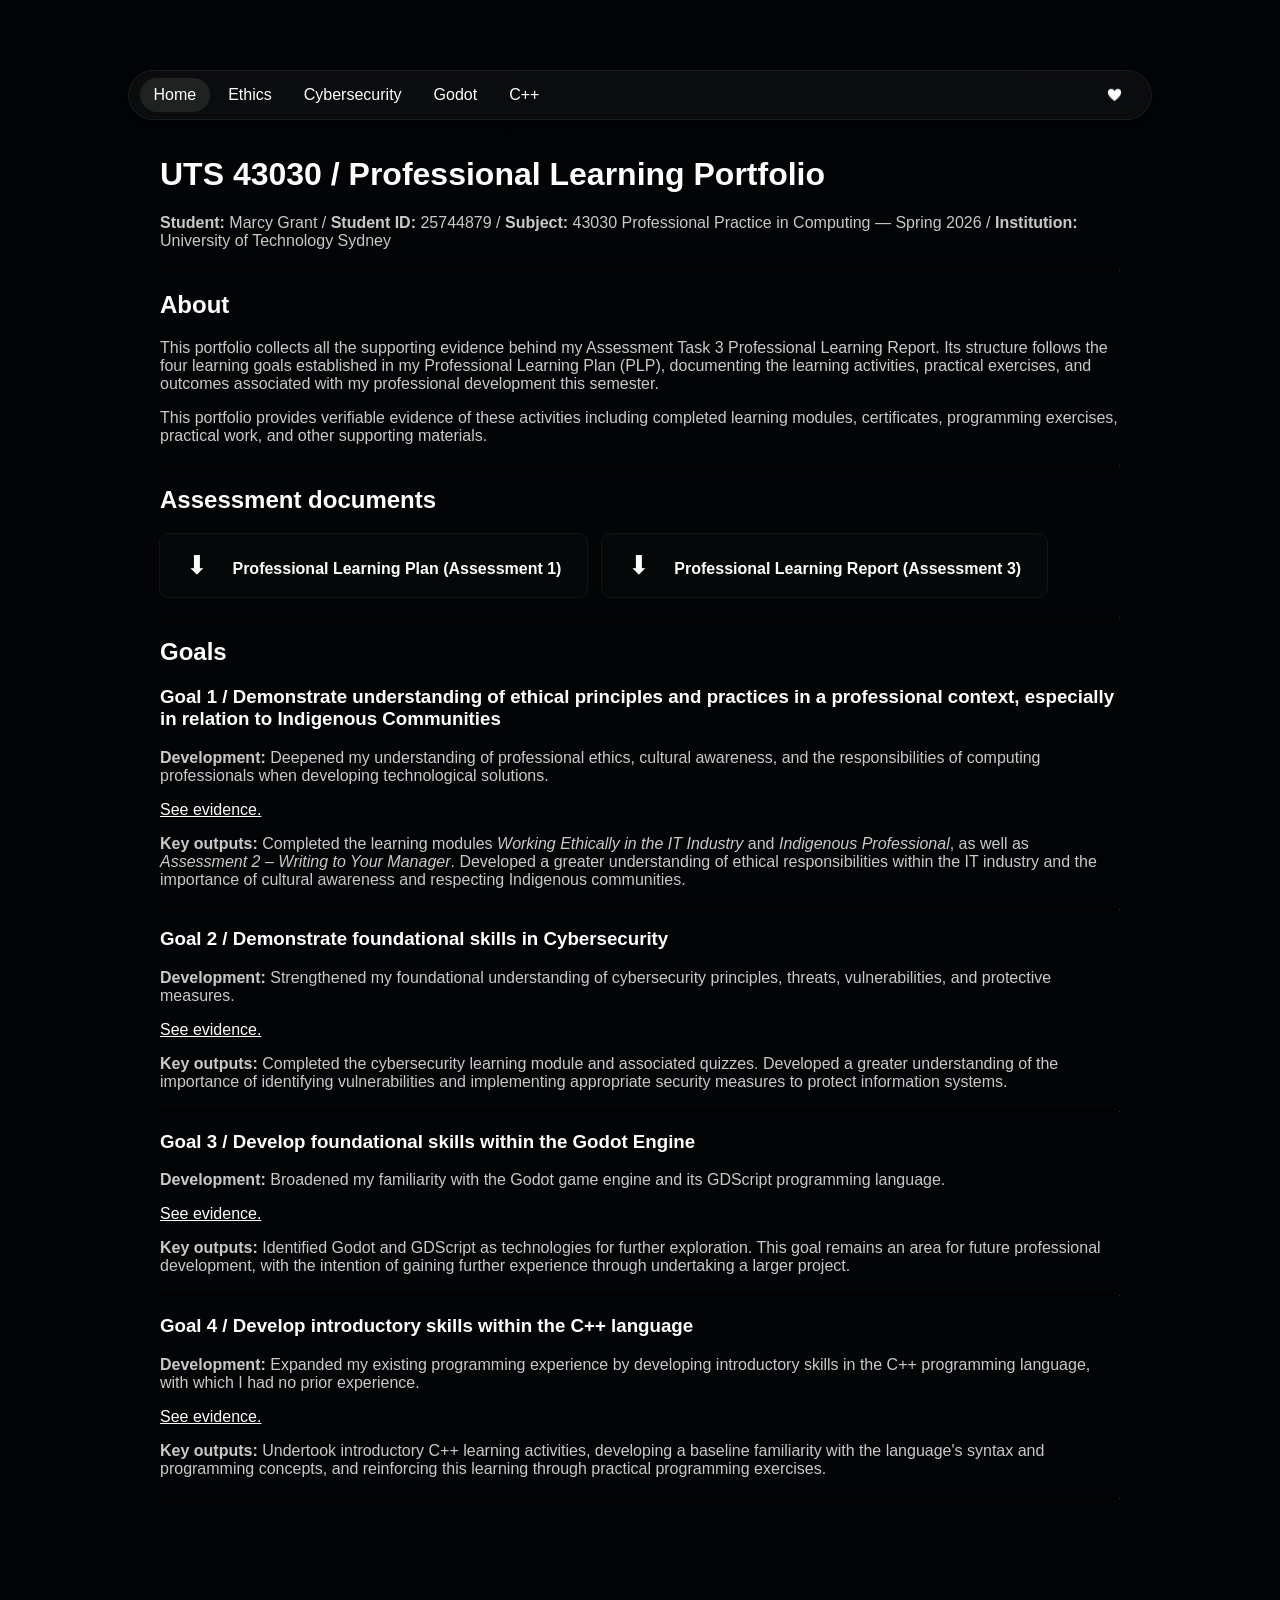
==== index.html @ a12788d6 "EVERYTHING" ====
<!DOCTYPE html>

<html>
    <head>
        <title>PPC / Home</title>
        <link rel="icon" type="image/x-icon" href="images/favicon.ico">
        <link rel="stylesheet" href="websystems.css">
    </head>

    <body>
        <header>
            <div class="topgrad"></div>

            <div class="navbar">
                <div class="left">
                    <a class="active" href="index.html">Home</a>
                    <a href="ethics.html">Ethics</a>
                    <a href="cybersecurity.html">Cybersecurity</a>
                    <a href="godot.html">Godot</a>
                    <a href="cpp.html">C++</a>
                </div>
                
                <div class="right">
                    <a style="float:right; color:transparent; text-shadow:0 0 0 white; font-size:12px;" href="https://www.youtube.com/watch?v=dQw4w9WgXcQ">❤️</a>
                </div>
            </div> 
        </header>

        <profile>

        <downloads>
            <h1 class="primary">UTS 43030 / Professional Learning Portfolio</h1>  
            <p class="about"><b>Student:</b> Marcy Grant / <b>Student ID:</b> 25744879 / <b>Subject:</b> 43030 Professional Practice in Computing — Spring 2026 / <b>Institution:</b> University of Technology Sydney</p> 

        </downloads>

        <hr class="seperator">

        <about>
            <h2 class="primary">About</h2>
            <p>This portfolio collects all the supporting evidence behind my Assessment Task 3 Professional Learning Report. Its structure follows the four learning goals established in my Professional Learning Plan (PLP), documenting the learning activities, practical exercises, and outcomes associated with my professional development this semester.</p>
            <p>This portfolio provides verifiable evidence of these activities including completed learning modules, certificates, programming exercises, practical work, and other supporting materials.</p>
        </about>

        <hr class="seperator">

        <downloads>
            <h2 class="primary">Assessment documents</h2>  
            <a class="btn" href="docs/43030_A1_25862323.pdf" target="_blank"><i style="font-size:26px; font-style: normal; padding-right:20px;">⬇</i> <b>Professional Learning Plan (Assessment 1)</b></a>
            <a class="btn" href="docs/43030_A3_25862323.pdf" target="_blank"><i style="font-size:26px; font-style: normal; padding-right:20px;">⬇</i> <b>Professional Learning Report (Assessment 3)</b></a>
        </downloads>

        <hr class="seperator">

        <about>
            <h2 class="primary">Goals</h2>
            <h3>Goal 1 / Demonstrate understanding of ethical principles and practices in a professional context, especially in relation to Indigenous Communities</h3>
            <p><strong>Development: </strong>Deepened my understanding of professional ethics, cultural awareness, and the responsibilities of computing professionals when developing technological solutions.</p>
            
            <a style="text-decoration:underline;color:#fefefe;"href="ethics.html">See evidence.</a>
            <p><strong>Key outputs: </strong>Completed the learning modules <em>Working Ethically in the IT Industry</em> and <em>Indigenous Professional</em>, as well as <em>Assessment 2 – Writing to Your Manager</em>. Developed a greater understanding of ethical responsibilities within the IT industry and the importance of cultural awareness and respecting Indigenous communities.</p>
            <hr class="seperator">

            <h3>Goal 2 / Demonstrate foundational skills in Cybersecurity </h3>
            <p><strong>Development: </strong>Strengthened my foundational understanding of cybersecurity principles, threats, vulnerabilities, and protective measures.</p>
            <a style="text-decoration:underline;color:#fefefe;"href="cybersecurity.html">See evidence.</a>            
            <p><strong>Key outputs: </strong>Completed the cybersecurity learning module and associated quizzes. Developed a greater understanding of the importance of identifying vulnerabilities and implementing appropriate security measures to protect information systems.</p>
            <hr class="seperator">

            <h3>Goal 3 / Develop foundational skills within the Godot Engine</h3>
            <p><strong>Development: </strong>Broadened my familiarity with the Godot game engine and its GDScript programming language.</p>
            <a style="text-decoration:underline;color:#fefefe;"href="godot.html">See evidence.</a>
            <p><strong>Key outputs: </strong>Identified Godot and GDScript as technologies for further exploration. This goal remains an area for future professional development, with the intention of gaining further experience through undertaking a larger project.</p>
            <hr class="seperator">

            <h3>Goal 4 / Develop introductory skills within the C++ language</h3>
            <p><strong>Development: </strong>Expanded my existing programming experience by developing introductory skills in the C++ programming language, with which I had no prior experience.</p>
            <a style="text-decoration:underline;color:#fefefe;"href="cpp.html">See evidence.</a>
            <p><strong>Key outputs: </strong>Undertook introductory C++ learning activities, developing a baseline familiarity with the language's syntax and programming concepts, and reinforcing this learning through practical programming exercises.</p>
            <hr class="seperator">

        </about>
    </body>
</html>
---- websystems.css ----
/* 
CSS classes [5/5]
CSS id [0/1]
div [1/1]
span [0/1]
table [0/1]
list [0/1]
image [1/1]
*/

body {background-color:#020406;margin:140px auto;padding-left:min(16px);padding-right:min(16px);max-width:960px;color:#C9C9C9;font-family:Helvetica,sans-serif}
img {border-radius:8px;outline:1px solid #ffffff30;outline-offset:-1px;}
h1 {margin-top:32px;padding-top:16px;}
h3 {color:#fefefe;}
a {text-decoration:none;color:#C9C9C9;}


.primary {color:#fefefe;font-family:Helvetica,sans-serif;}
.tertiary {color:#898989;font-family:Helvetica,sans-serif}

.topgrad {position:fixed;top:0;left:0;width:100%;height:140px;z-index:1;background:linear-gradient(to bottom,#020406 0%,#020406f2 20%,#020406cc 40%,#02040680 60%,#02040640 75%,#02040610 90%,transparent 100%);pointer-events:none;}

/* NAVBAR */

.navbar {top:70px;position:fixed;width:calc(100% - 40px);max-width:1000px;left:50%;transform:translateX(-50%);display:flex;align-items:center;justify-content:space-between;overflow:hidden;border-radius:50px;outline:1px solid #28282890;outline-offset:-1px;background-color:#14141490;padding:8px 12px;backdrop-filter:blur(10px);box-shadow:0 2px 4px 0 #00000020;z-index:2;}

.navbar i {float:left;text-align:center;text-decoration:none;color:#fefefe;font-weight:500;padding:8px 14px;margin-right:4px;}
.navbar a {float:left;text-align:center;text-decoration:none;color:#fefefe;font-weight:500;padding:8px 14px;margin-right:4px;transition:0.3s;font-family:Helvetica,sans-serif}
.navbar a:hover {background-color:#fefefe10;border-radius:50px;}
.navbar a:active {background-color:#fefefe16;border-radius:50px;position:relative;top:1px;}

.left, .right {display:flex;align-items:center;}

.left a {padding:8px 14px;text-decoration:none;margin-right:4px;}
.right a {color:#fefefe;padding:8px 14px;}

.active {background-color:#fefefe16;border-radius:50px;}
.active:hover {background-color:#fefefe16;border-radius:50px;}

/* PROFILE */

.profile {display:flex;}

.pfp {width:42px;height:auto;border-radius:100%;outline:1px solid #ffffff30;outline-offset:-1px;}

.name {font-size:28px;font-weight:700;font-family:Helvetica,sans-serif;margin:0;align-self:center;margin:0 16px;top:0px;}

.about {font-family:Helvetica,sans-serif;font-size:16px;margin:10px 0;}


/* GOAL */
.goal {display:flex;padding-top:16px;}

.goalpic {width:74px;height:auto;;outline:1px solid #ffffff30;outline-offset:-1px;padding:15px;}
.goalname {font-size:28px;font-weight:700;font-family:Helvetica,sans-serif;margin:0;align-self:center;margin:0 16px;top:0px;}

/* BUTTON */
/* Style buttons */
.btn {
  background-color: #040808;
  border: none;
  outline:1px solid #141414;
  border-radius:8px;
  font-size: 16px;
  color:#fefefe;font-weight:500;
  padding:16px 26px;
  margin-right: 10px;
  margin-right: 10px;
  display: inline-block;
}

/* Darker background on mouse-over */


.btn:hover {background-color:#14141480;}
.btn:active {background-color:#141414;position:relative;top:1px;}




/* GALLERY */
.gallery {display:grid;grid-template-columns:repeat(3,1fr);gap:12px;}

.gallery img {width:100%;object-fit:cover;display:block;border-radius:12px;}

@media (max-width:700px){.gallery {grid-template-columns:repeat(2,1fr);}}
@media (max-width:480px){.gallery {grid-template-columns:1fr;}}

hr {
  display: block;
  margin-top: 0.5em;
  margin-bottom: 0.5em;
  margin-left: auto;
  margin-right: auto;
  border-style: inset;
  border-width: 1px;
  border-color: #1b1c1c;
   border-bottom: none;
   margin-top: 20px;
}



/* Albums */

.albums {display:grid;grid-template-columns:repeat(auto-fit,minmax(120px,1fr));gap:12px;}

.album {text-align:left;}

.album img {width:100%;border-radius:8px;}
.album b {display:block;font-weight:700;margin-top:10px;}
.album a {display:block;margin-top:2px;color:#898989;}

/* Education Grid */

.cards {display:grid;grid-template-columns:repeat(2,1fr);gap:12px;}

.card {border-radius:20px;padding:24px;border:1px solid #141414;background-color:#ffffff01;}

.card h2 {font-size:20px;margin:0;}
.card ul {margin:0;padding-left:18px;}

@media (max-width:700px){.cards {grid-template-columns:1fr;}}

/* Tables */

table {background-color:#ffffff01;width:100%;border-collapse:separate;border-spacing:0;overflow:hidden;}

th, td {border:1px solid #141414;background-color:#ffffff01;padding:8px 12px;}

th:not(:last-child), td:not(:last-child) {border-right:none;}

tr:not(:last-child) td {border-bottom:none;}

tr:first-child th:first-child {border-top-left-radius:12px;}

tr:first-child th:last-child {border-top-right-radius:12px;}

tr:last-child td:first-child {border-bottom-left-radius:12px;}

tr:last-child td:last-child {border-bottom-right-radius:12px;}
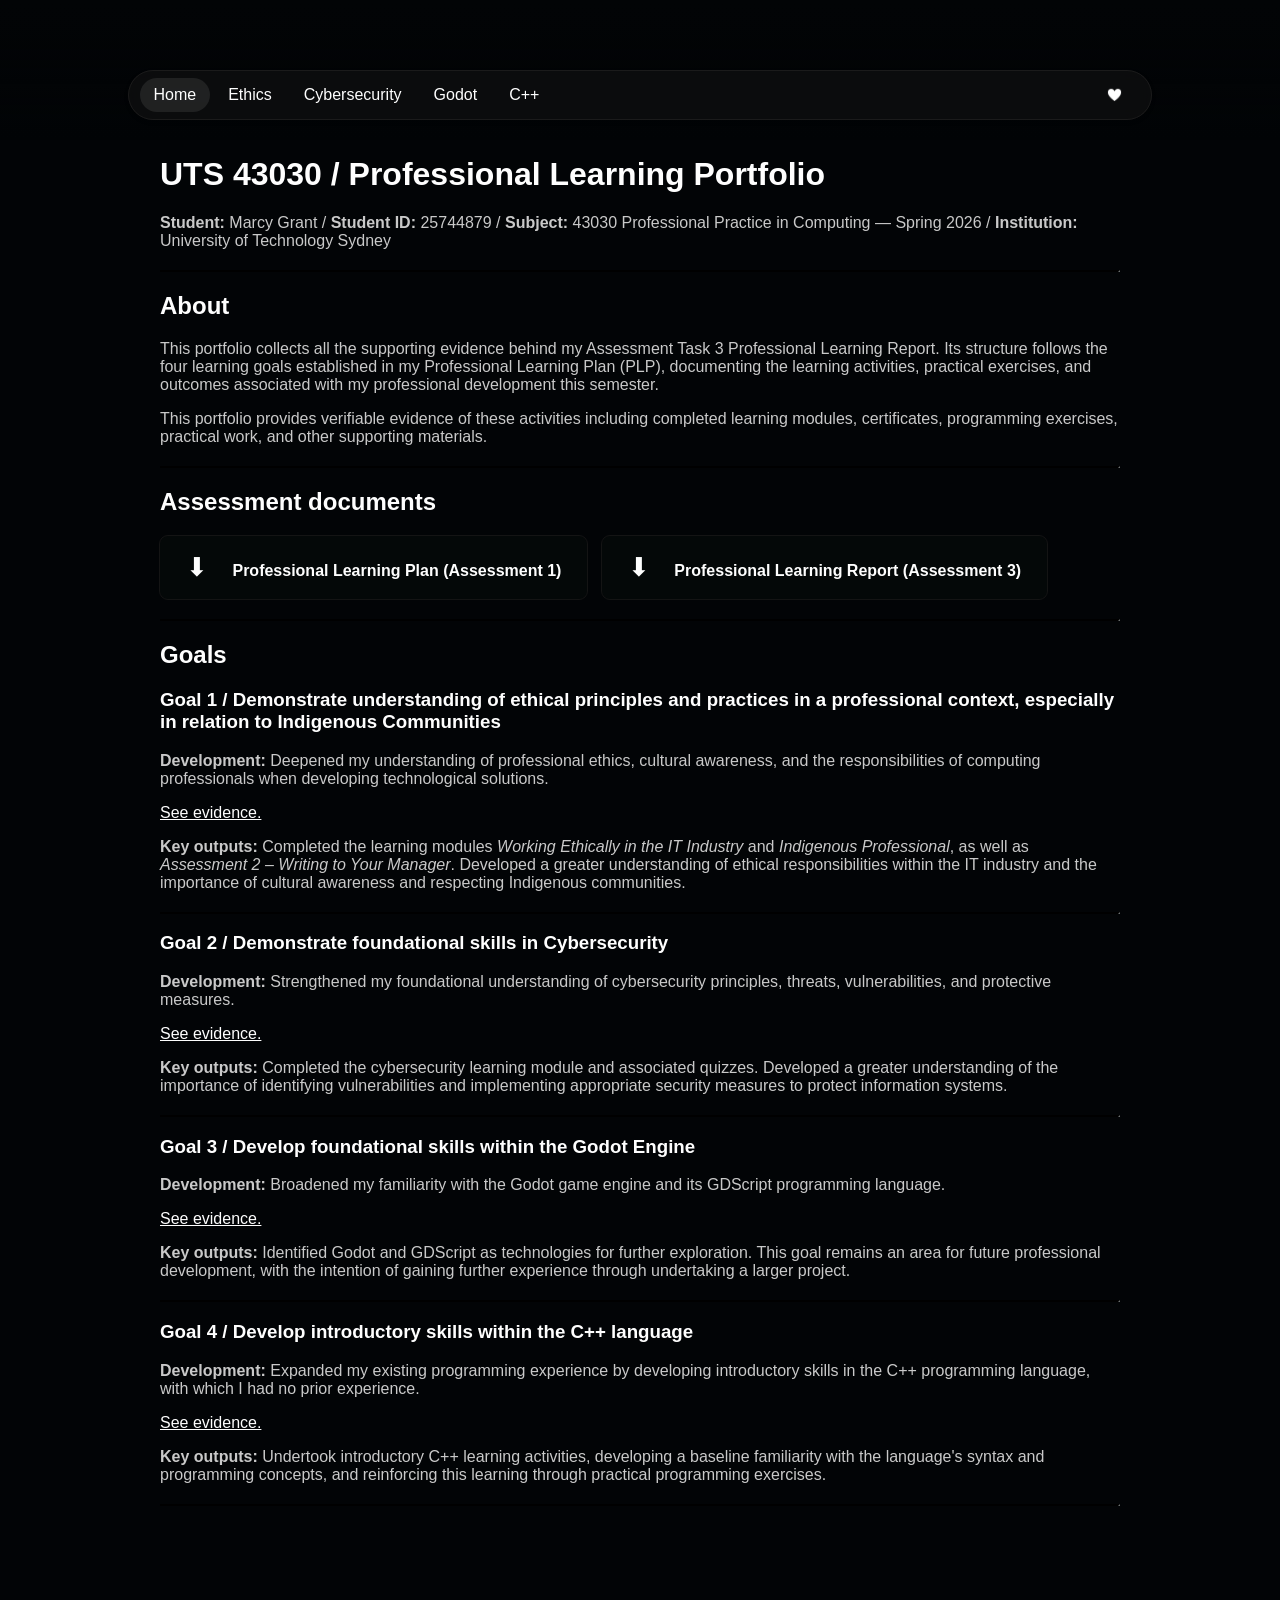
==== commit 7859d1d4: "Cleaned links." ====
--- a/index.html
+++ b/index.html
@@ -13,11 +13,11 @@
 
             <div class="navbar">
                 <div class="left">
-                    <a class="active" href="index.html">Home</a>
-                    <a href="ethics.html">Ethics</a>
-                    <a href="cybersecurity.html">Cybersecurity</a>
-                    <a href="godot.html">Godot</a>
-                    <a href="cpp.html">C++</a>
+                    <a class="active" href="index">Home</a>
+                    <a href="ethics">Ethics</a>
+                    <a href="cybersecurity">Cybersecurity</a>
+                    <a href="godot">Godot</a>
+                    <a href="cpp">C++</a>
                 </div>
                 
                 <div class="right">
--- a/websystems.css
+++ b/websystems.css
@@ -14,6 +14,7 @@
 h3 {color:#fefefe;}
 a {text-decoration:none;color:#C9C9C9;}
 
+.ev {max-width: 100%;}
 
 .primary {color:#fefefe;font-family:Helvetica,sans-serif;}
 .tertiary {color:#898989;font-family:Helvetica,sans-serif}
@@ -93,7 +94,7 @@
   margin-left: auto;
   margin-right: auto;
   border-style: inset;
-  border-width: 1px;
+  border-width: 2px;
   border-color: #1b1c1c;
    border-bottom: none;
    margin-top: 20px;
